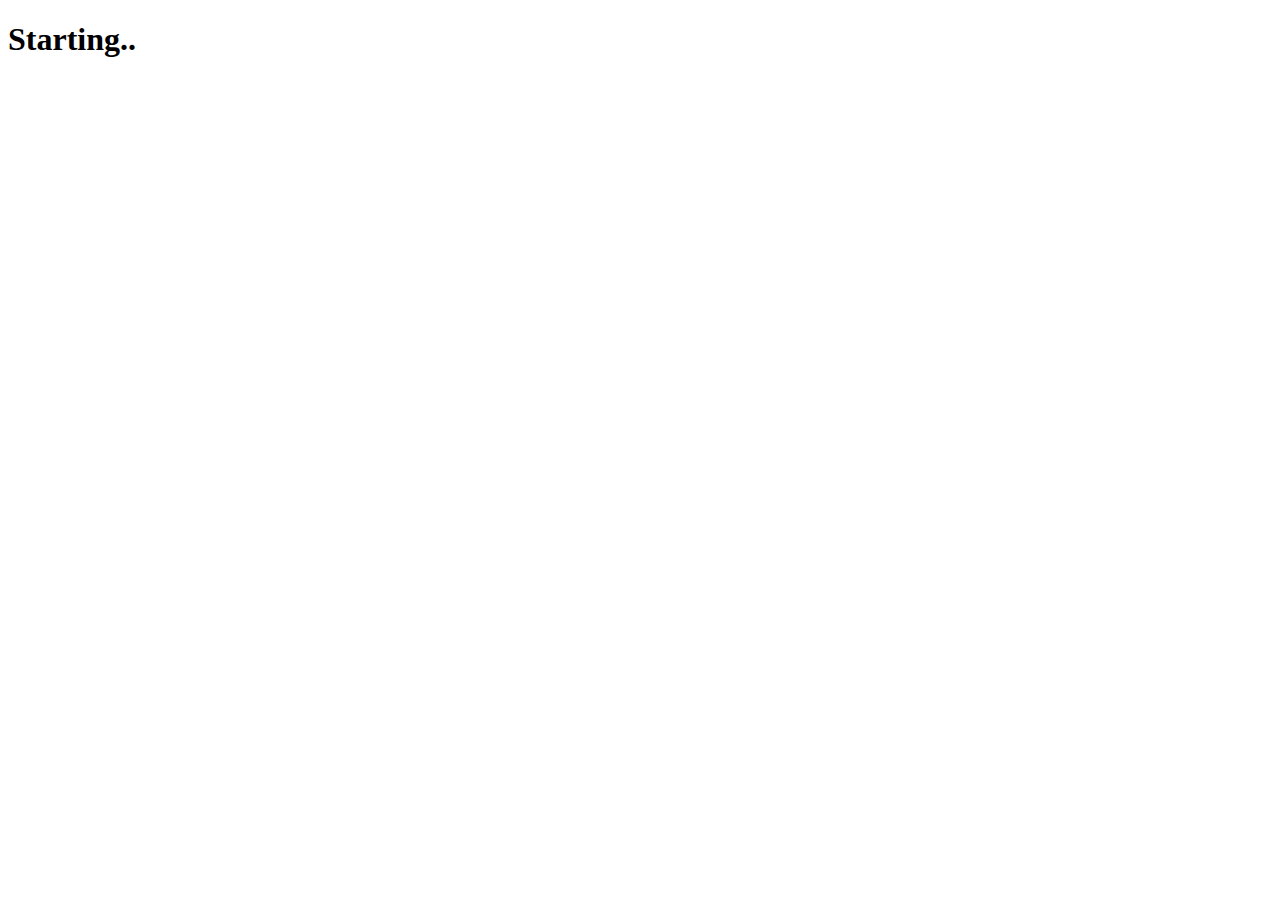
==== index.html @ 3164ec87 "first commit" ====
<!DOCTYPE html>
<html lang="en">
  <head>
    <meta charset="UTF-8" />
    <meta http-equiv="X-UA-Compatible" content="IE=edge" />
    <meta name="viewport" content="width=device-width, initial-scale=1.0" />
    <title>Welcome Rocketeer!</title>
    <link rel="stylesheet" href="style.css" />
  </head>
  <body>
    <h1>Starting..</h1>

    <script src="./index.js"></script>
  </body>
</html>
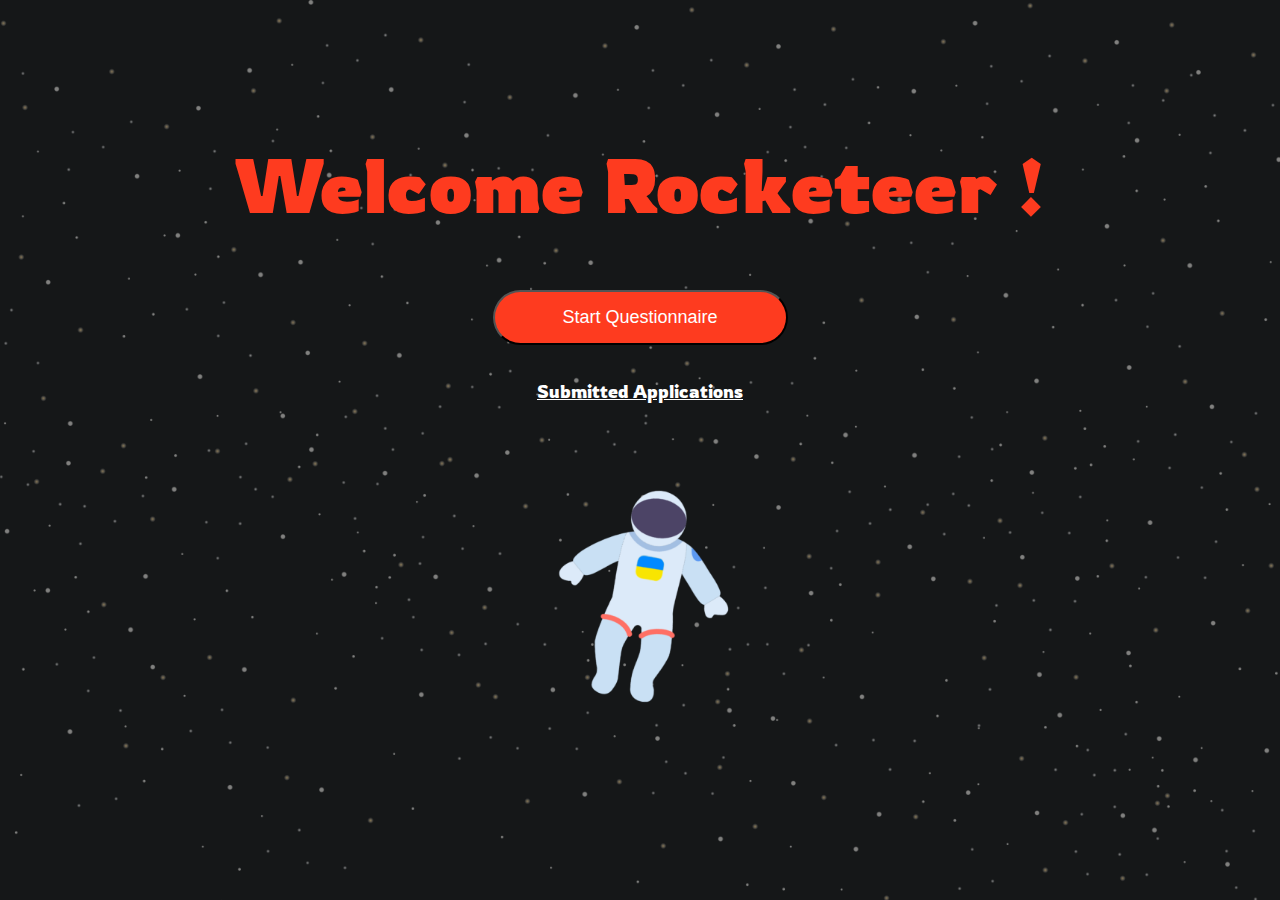
==== commit 98e2f7ff: "first page design done" ====
--- a/index.html
+++ b/index.html
@@ -8,7 +8,14 @@
     <link rel="stylesheet" href="style.css" />
   </head>
   <body>
-    <h1>Starting..</h1>
+    <div class="container">
+      <h1>Welcome Rocketeer !</h1>
+      <div class="content">
+        <button class="btn">Start Questionnaire</button>
+        <a class="apps" href="#">Submitted Applications</a>
+      </div>
+      <img class="rocketman" src="./assets/rocketman.png" alt="rocketman" />
+    </div>
 
     <script src="./index.js"></script>
   </body>
--- a/style.css
+++ b/style.css
@@ -0,0 +1,72 @@
+@import url("https://fonts.googleapis.com/css2?family=Roboto:wght@100;300;400;500;700;900&family=Rowdies:wght@300;400;700&display=swap");
+
+* {
+  box-sizing: 0;
+  margin: 0;
+  padding: 0;
+}
+
+body {
+  font-family: "Roboto", sans-serif;
+  font-family: "Rowdies", cursive;
+  background: url("./assets/stars.png") no-repeat center center fixed;
+  -webkit-background-size: cover;
+  -moz-background-size: cover;
+  -o-background-size: cover;
+  background-size: cover;
+  background-color: #151718;
+}
+
+.container {
+  display: flex;
+  justify-content: center;
+  align-items: center;
+  flex-direction: column;
+  position: relative;
+  top: 125px;
+}
+
+h1 {
+  display: flex;
+  justify-content: center;
+  align-items: center;
+  color: #fe3b1f;
+  font-size: 76px;
+  line-height: 120px;
+  /* position: relative;
+  top: 150px;
+  font-weight: 400; */
+}
+
+.content {
+  display: flex;
+  justify-content: center;
+  align-items: center;
+  flex-direction: column;
+  margin-top: 10px;
+}
+
+.rocketman {
+  width: 400px;
+}
+
+.btn {
+  display: flex;
+  justify-content: center;
+  align-items: center;
+  color: #ffffff;
+  background-color: #fe3b1f;
+  padding: 10px;
+  margin: 35px;
+  border-radius: 50px;
+  width: 295px;
+  height: 55px;
+  font-weight: 400;
+  font-size: 18px;
+  cursor: pointer;
+}
+
+.apps {
+  color: white;
+  font-size: 18px;
+}
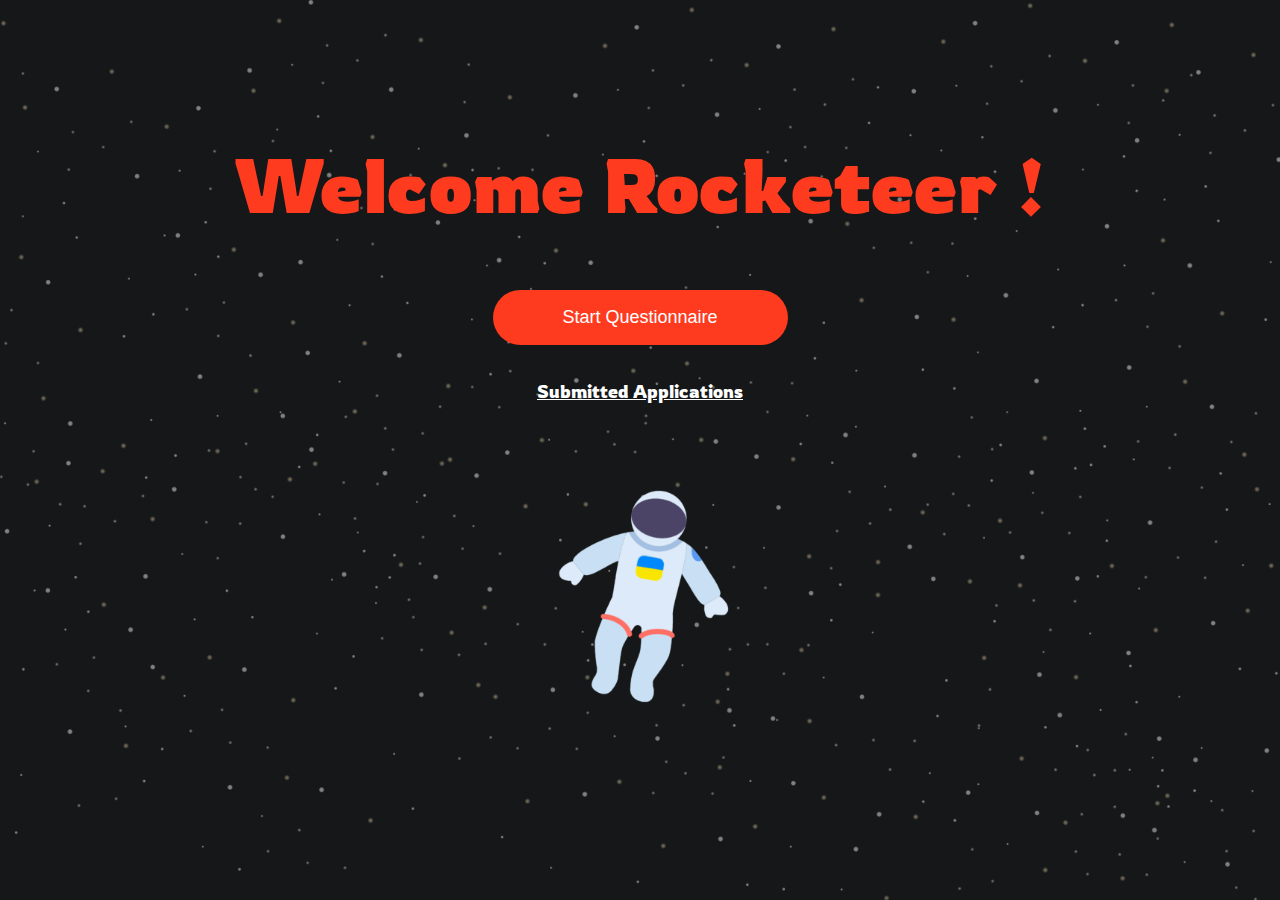
==== commit ba1be699: "second page started" ====
--- a/index.html
+++ b/index.html
@@ -11,8 +11,10 @@
     <div class="container">
       <h1>Welcome Rocketeer !</h1>
       <div class="content">
-        <button class="btn">Start Questionnaire</button>
-        <a class="apps" href="#">Submitted Applications</a>
+        <a class="a" href="./start.html">
+          <button class="btn">Start Questionnaire</button></a
+        >
+        <a class="apps" href="./applications.html">Submitted Applications</a>
       </div>
       <img class="rocketman" src="./assets/rocketman.png" alt="rocketman" />
     </div>
--- a/style.css
+++ b/style.css
@@ -1,4 +1,4 @@
-@import url("https://fonts.googleapis.com/css2?family=Roboto:wght@100;300;400;500;700;900&family=Rowdies:wght@300;400;700&display=swap");
+@import url("https://fonts.googleapis.com/css2?family=Montserrat:wght@200;300;400;500;600;700&family=Rowdies:wght@300;400;700&display=swap");
 
 * {
   box-sizing: 0;
@@ -7,7 +7,7 @@
 }
 
 body {
-  font-family: "Roboto", sans-serif;
+  font-family: "Montserrat", sans-serif;
   font-family: "Rowdies", cursive;
   background: url("./assets/stars.png") no-repeat center center fixed;
   -webkit-background-size: cover;
@@ -33,9 +33,6 @@
   color: #fe3b1f;
   font-size: 76px;
   line-height: 120px;
-  /* position: relative;
-  top: 150px;
-  font-weight: 400; */
 }
 
 .content {
@@ -64,9 +61,16 @@
   font-weight: 400;
   font-size: 18px;
   cursor: pointer;
+  border: none;
+  outline: none;
 }
 
 .apps {
   color: white;
   font-size: 18px;
 }
+
+.a {
+  /* list-style: none; */
+  text-decoration: none;
+}
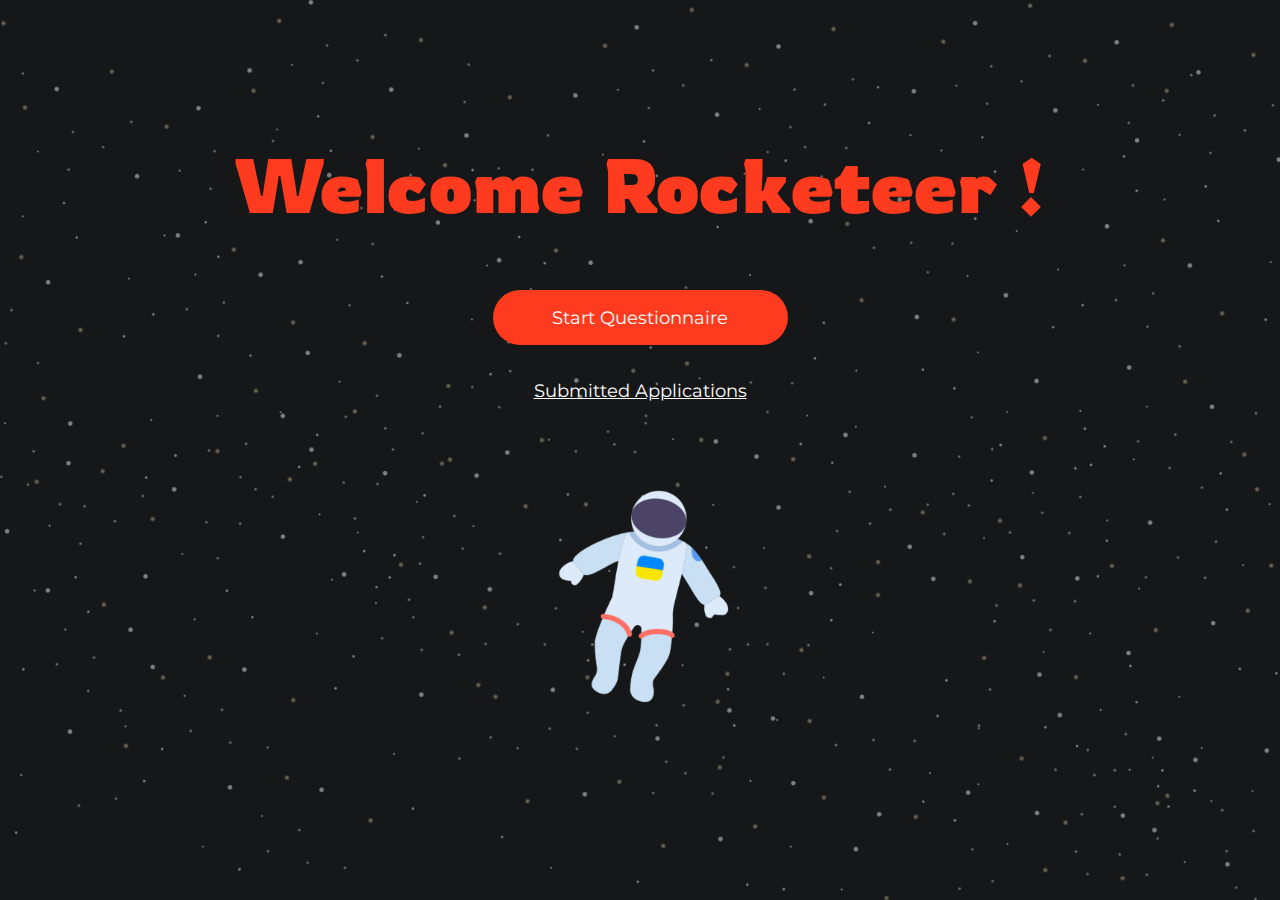
==== commit f619fc6a: "updates*" ====
--- a/index.html
+++ b/index.html
@@ -12,7 +12,7 @@
       <h1>Welcome Rocketeer !</h1>
       <div class="content">
         <a class="a" href="./start.html">
-          <button class="btn">Start Questionnaire</button></a
+          <button class="btn grow">Start Questionnaire</button></a
         >
         <a class="apps" href="./applications.html">Submitted Applications</a>
       </div>
--- a/style.css
+++ b/style.css
@@ -48,6 +48,7 @@
 }
 
 .btn {
+  font-family: Montserrat;
   display: flex;
   justify-content: center;
   align-items: center;
@@ -66,6 +67,7 @@
 }
 
 .apps {
+  font-family: Montserrat;
   color: white;
   font-size: 18px;
 }
@@ -74,3 +76,11 @@
   /* list-style: none; */
   text-decoration: none;
 }
+
+.grow {
+  transition: all 0.2s ease-in-out;
+}
+
+.grow:hover {
+  transform: scale(1.1);
+}
